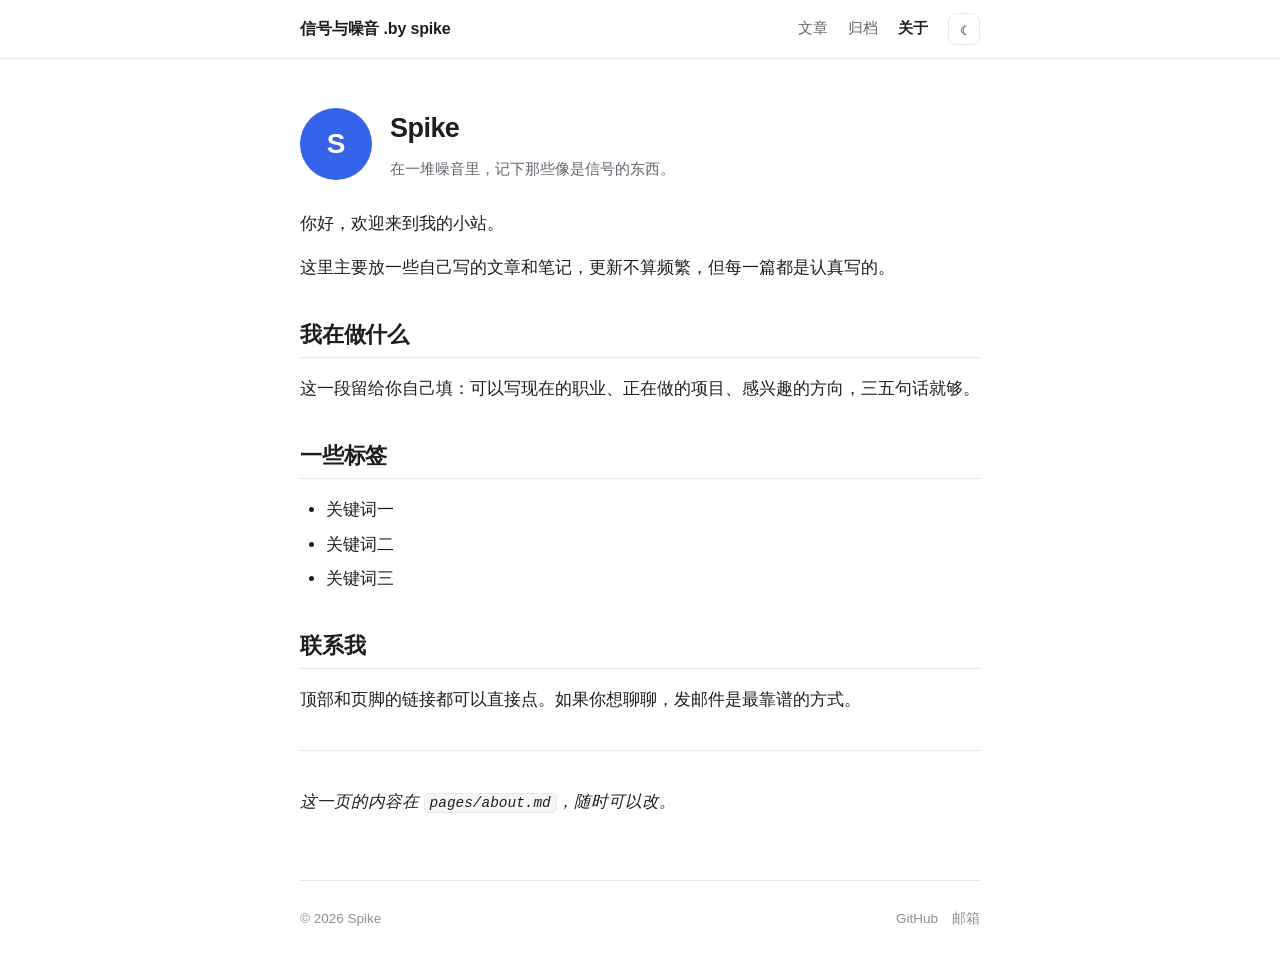
==== about.html @ 774fc6cc "初始化个人博客站点 零依赖静态博客：纯 HTML/CSS/JS + Markdown 文章 - 首页：文章列表 / 搜索 / 标签筛选 / 分页 - 文章页：目录 / 阅读时长 / 上下篇导航 - 归" ====
<!DOCTYPE html>
<html lang="zh-CN">
<head>
<meta charset="utf-8">
<meta name="viewport" content="width=device-width, initial-scale=1">
<title>关于</title>
<meta name="description" content="关于我">
<link rel="stylesheet" href="assets/style.css">
<script src="config.js"></script>
<script>document.title = "关于 · " + ((window.SITE && SITE.title) || "");</script>
</head>
<body data-page="about">

<header class="nav" id="nav"></header>

<main class="wrap">
  <section class="about-head" id="aboutHead"></section>
  <div class="prose" id="aboutBody" style="margin-top:18px"></div>
  <footer class="foot" id="foot"></footer>
</main>

<script src="assets/markdown.js"></script>
<script src="assets/app.js"></script>
</body>
</html>
---- assets/style.css ----
/* ============================================================
   style.css —— 全站样式
   想换主题色不用改这里，改 config.js 里的 accent 就行。
   ============================================================ */

:root {
  --accent: #3563e9;
  --bg: #ffffff;
  --bg-soft: #f6f7f9;
  --bg-code: #f5f6f8;
  --text: #1c1e21;
  --text-soft: #61656c;
  --text-faint: #8b9098;
  --border: #e6e8eb;
  --radius: 10px;
  --maxw: 720px;
  --font: -apple-system, BlinkMacSystemFont, "Segoe UI", "PingFang SC",
          "Hiragino Sans GB", "Microsoft YaHei", "Helvetica Neue", Arial, sans-serif;
  --mono: "SFMono-Regular", Consolas, "Liberation Mono", Menlo, monospace;
}

html[data-theme="dark"] {
  --bg: #14161a;
  --bg-soft: #1b1e24;
  --bg-code: #1b1e24;
  --text: #e6e8ea;
  --text-soft: #a7adb6;
  --text-faint: #767d87;
  --border: #2a2e35;
}

* { box-sizing: border-box; }

html { -webkit-text-size-adjust: 100%; }

body {
  margin: 0;
  font-family: var(--font);
  font-size: 16px;
  line-height: 1.75;
  color: var(--text);
  background: var(--bg);
  transition: background .2s ease, color .2s ease;
}

.wrap { max-width: var(--maxw); margin: 0 auto; padding: 0 20px; }

a { color: var(--accent); text-decoration: none; }
a:hover { text-decoration: underline; text-underline-offset: 3px; }

/* ---------- 顶栏 ---------- */
.nav {
  position: sticky; top: 0; z-index: 50;
  background: color-mix(in srgb, var(--bg) 88%, transparent);
  backdrop-filter: saturate(180%) blur(12px);
  border-bottom: 1px solid var(--border);
}
.nav-inner {
  max-width: var(--maxw); margin: 0 auto; padding: 0 20px;
  height: 58px; display: flex; align-items: center; gap: 22px;
}
.nav-brand { font-weight: 650; color: var(--text); letter-spacing: -.01em; }
.nav-brand:hover { text-decoration: none; color: var(--accent); }
.nav-links { margin-left: auto; display: flex; align-items: center; gap: 20px; }
.nav-links a { color: var(--text-soft); font-size: 14.5px; }
.nav-links a:hover, .nav-links a.on { color: var(--text); text-decoration: none; }
.nav-links a.on { font-weight: 600; }

.theme-btn {
  border: 1px solid var(--border); background: transparent; color: var(--text-soft);
  width: 32px; height: 32px; border-radius: 8px; cursor: pointer;
  display: grid; place-items: center; padding: 0; font-size: 15px; line-height: 1;
}
.theme-btn:hover { color: var(--text); border-color: var(--text-faint); }

/* ---------- 首页头部 ---------- */
.hero { padding: 56px 0 34px; }
.hero h1 { margin: 0 0 10px; font-size: 34px; letter-spacing: -.02em; }
.hero p { margin: 0; color: var(--text-soft); font-size: 17px; }
.hero-links { margin-top: 18px; display: flex; flex-wrap: wrap; gap: 8px; }
.hero-links a {
  font-size: 13.5px; color: var(--text-soft);
  border: 1px solid var(--border); border-radius: 999px; padding: 3px 12px;
}
.hero-links a:hover { color: var(--accent); border-color: var(--accent); text-decoration: none; }

/* ---------- 搜索与标签 ---------- */
.toolbar { display: flex; flex-wrap: wrap; gap: 10px; align-items: center; margin: 6px 0 26px; }
.search {
  flex: 1 1 200px; min-width: 160px;
  border: 1px solid var(--border); background: var(--bg-soft); color: var(--text);
  border-radius: var(--radius); padding: 9px 13px; font-size: 14.5px; font-family: inherit;
}
.search:focus { outline: none; border-color: var(--accent); background: var(--bg); }
.tagbar { display: flex; flex-wrap: wrap; gap: 7px; }
.tag {
  font-size: 12.5px; color: var(--text-soft); cursor: pointer;
  border: 1px solid var(--border); border-radius: 999px; padding: 3px 11px; background: transparent;
  font-family: inherit; transition: .15s;
}
.tag:hover { color: var(--text); }
.tag.on { background: var(--accent); border-color: var(--accent); color: #fff; }

/* ---------- 文章列表 ---------- */
.post-list { list-style: none; margin: 0; padding: 0; }
.post-item { padding: 22px 0; border-bottom: 1px solid var(--border); }
.post-item:first-child { padding-top: 4px; }
.post-item h2 { margin: 0 0 6px; font-size: 19.5px; letter-spacing: -.01em; line-height: 1.45; }
.post-item h2 a { color: var(--text); }
.post-item h2 a:hover { color: var(--accent); text-decoration: none; }
.post-meta { font-size: 13px; color: var(--text-faint); display: flex; flex-wrap: wrap; gap: 10px; align-items: center; }
.post-meta .dot { opacity: .5; }
.post-sum { margin: 8px 0 0; color: var(--text-soft); font-size: 15px; }
.post-tags { margin-top: 9px; display: flex; flex-wrap: wrap; gap: 6px; }
.post-tags span {
  font-size: 12px; color: var(--text-faint);
  border: 1px solid var(--border); border-radius: 5px; padding: 1px 8px;
}
.empty { color: var(--text-faint); padding: 40px 0; text-align: center; }

.pager { display: flex; gap: 10px; justify-content: center; margin: 32px 0; }
.pager button {
  font-family: inherit; font-size: 14px; padding: 7px 16px; cursor: pointer;
  border: 1px solid var(--border); background: transparent; color: var(--text-soft); border-radius: 8px;
}
.pager button:disabled { opacity: .4; cursor: default; }
.pager button:not(:disabled):hover { color: var(--text); border-color: var(--text-faint); }

/* ---------- 文章正文 ---------- */
.article { padding: 44px 0 20px; }
.article-title { margin: 0 0 12px; font-size: 31px; line-height: 1.35; letter-spacing: -.02em; }
.article-meta { font-size: 13.5px; color: var(--text-faint); margin-bottom: 30px; display: flex; flex-wrap: wrap; gap: 10px; }

.toc {
  background: var(--bg-soft); border: 1px solid var(--border); border-radius: var(--radius);
  padding: 14px 18px; margin: 0 0 32px; font-size: 14.5px;
}
.toc-title { font-size: 12.5px; color: var(--text-faint); letter-spacing: .06em; text-transform: uppercase; margin-bottom: 6px; }
.toc ul { list-style: none; margin: 0; padding: 0; }
.toc li { margin: 3px 0; }
.toc li.lv3 { padding-left: 16px; font-size: 14px; }
.toc a { color: var(--text-soft); }
.toc a:hover { color: var(--accent); }

.prose { font-size: 16.5px; }
.prose h1, .prose h2, .prose h3, .prose h4 { line-height: 1.4; letter-spacing: -.01em; scroll-margin-top: 72px; }
.prose h1 { font-size: 26px; margin: 40px 0 14px; }
.prose h2 { font-size: 22px; margin: 38px 0 12px; padding-bottom: 6px; border-bottom: 1px solid var(--border); }
.prose h3 { font-size: 18.5px; margin: 30px 0 10px; }
.prose h4 { font-size: 16.5px; margin: 24px 0 8px; color: var(--text-soft); }
.prose p { margin: 16px 0; }
.prose ul, .prose ol { margin: 16px 0; padding-left: 26px; }
.prose li { margin: 6px 0; }
.prose li.task { list-style: none; margin-left: -22px; }
.prose img { max-width: 100%; height: auto; border-radius: var(--radius); display: block; margin: 22px auto; }
.prose hr { border: none; border-top: 1px solid var(--border); margin: 36px 0; }
.prose blockquote {
  margin: 20px 0; padding: 2px 18px; border-left: 3px solid var(--accent);
  color: var(--text-soft); background: var(--bg-soft); border-radius: 0 var(--radius) var(--radius) 0;
}
.prose blockquote p { margin: 12px 0; }
.prose code {
  font-family: var(--mono); font-size: .875em; background: var(--bg-code);
  border: 1px solid var(--border); border-radius: 5px; padding: 1px 5px;
}
.prose pre.code {
  background: var(--bg-code); border: 1px solid var(--border); border-radius: var(--radius);
  padding: 16px 18px; overflow-x: auto; margin: 22px 0; position: relative; line-height: 1.6;
}
.prose pre.code code { background: none; border: none; padding: 0; font-size: 13.5px; }
.prose pre.code[data-lang]::before {
  content: attr(data-lang); position: absolute; top: 8px; right: 12px;
  font-size: 11px; color: var(--text-faint); letter-spacing: .05em; text-transform: uppercase;
}
.tok-c { color: var(--text-faint); font-style: italic; }
.tok-s { color: #b1471c; }
.tok-k { color: var(--accent); font-weight: 600; }
.tok-n { color: #9a5bb8; }
html[data-theme="dark"] .tok-s { color: #e8a06a; }
html[data-theme="dark"] .tok-k { color: #7fa6ff; }
html[data-theme="dark"] .tok-n { color: #c99ae0; }

.table-wrap { overflow-x: auto; margin: 22px 0; }
.prose table { border-collapse: collapse; width: 100%; font-size: 15px; }
.prose th, .prose td { border: 1px solid var(--border); padding: 8px 12px; }
.prose th { background: var(--bg-soft); font-weight: 600; }

/* ---------- 上一篇 / 下一篇 ---------- */
.neighbors { display: grid; gap: 12px; grid-template-columns: 1fr 1fr; margin: 46px 0 10px; }
.neighbors a {
  border: 1px solid var(--border); border-radius: var(--radius); padding: 14px 16px; color: var(--text);
}
.neighbors a:hover { border-color: var(--accent); text-decoration: none; }
.neighbors .lbl { display: block; font-size: 12px; color: var(--text-faint); margin-bottom: 4px; }
.neighbors .r { text-align: right; }

/* ---------- 归档 ---------- */
.year { margin: 34px 0 10px; font-size: 20px; color: var(--text-soft); }
.arch-list { list-style: none; margin: 0; padding: 0; }
.arch-list li { display: flex; gap: 14px; padding: 7px 0; border-bottom: 1px dashed var(--border); }
.arch-list time { color: var(--text-faint); font-size: 14px; font-variant-numeric: tabular-nums; flex: none; width: 54px; }

/* ---------- 关于 ---------- */
.about-head { display: flex; align-items: center; gap: 18px; padding: 46px 0 8px; }
.avatar {
  width: 72px; height: 72px; border-radius: 50%; flex: none; object-fit: cover;
  background: var(--accent); color: #fff; display: grid; place-items: center;
  font-size: 28px; font-weight: 600;
}
.about-head h1 { margin: 0 0 4px; font-size: 27px; letter-spacing: -.02em; }
.about-head p { margin: 0; color: var(--text-soft); font-size: 15px; }

/* ---------- 页脚 ---------- */
.foot {
  margin-top: 64px; border-top: 1px solid var(--border); padding: 26px 0 40px;
  color: var(--text-faint); font-size: 13.5px;
  display: flex; flex-wrap: wrap; gap: 12px; align-items: center;
}
.foot .sp { margin-left: auto; display: flex; gap: 14px; }
.foot a { color: var(--text-faint); }
.foot a:hover { color: var(--accent); }

/* ---------- 阅读进度条 ---------- */
.progress {
  position: fixed; top: 0; left: 0; height: 2px; width: 0;
  background: var(--accent); z-index: 100; transition: width .08s linear;
}

/* ---------- 回到顶部 ---------- */
.totop {
  position: fixed; right: 22px; bottom: 26px; z-index: 60;
  width: 40px; height: 40px; border-radius: 50%; cursor: pointer;
  border: 1px solid var(--border); background: var(--bg); color: var(--text-soft);
  font-size: 17px; line-height: 1; display: grid; place-items: center;
  opacity: 0; pointer-events: none; transform: translateY(8px);
  transition: opacity .2s, transform .2s, color .15s, border-color .15s;
  box-shadow: 0 2px 12px rgba(0,0,0,.08);
}
.totop.show { opacity: 1; pointer-events: auto; transform: none; }
.totop:hover { color: var(--accent); border-color: var(--accent); }

/* ---------- 代码块复制按钮 ---------- */
.copy-btn {
  position: absolute; top: 6px; right: 8px; z-index: 2;
  font-family: inherit; font-size: 11.5px; padding: 3px 9px; cursor: pointer;
  border: 1px solid var(--border); border-radius: 6px;
  background: var(--bg); color: var(--text-faint);
  opacity: 0; transition: opacity .15s, color .15s, border-color .15s;
}
pre.code:hover .copy-btn { opacity: 1; }
.copy-btn:hover { color: var(--accent); border-color: var(--accent); }
.copy-btn.ok { color: #2a9d8f; border-color: #2a9d8f; opacity: 1; }
pre.code[data-lang]:hover::before { opacity: 0; }
@media (hover: none) { .copy-btn { opacity: 1; } }

/* ---------- 图片点击放大 ---------- */
.prose img.zoomable { cursor: zoom-in; }
.lightbox {
  position: fixed; inset: 0; z-index: 200; cursor: zoom-out;
  background: rgba(0,0,0,.86); display: flex; flex-direction: column;
  align-items: center; justify-content: center; gap: 14px; padding: 30px;
  animation: fade .18s ease;
}
.lightbox img { max-width: 100%; max-height: 86vh; border-radius: 8px; }
.lb-cap { color: #ddd; font-size: 13.5px; text-align: center; }
@keyframes fade { from { opacity: 0 } to { opacity: 1 } }

/* ---------- 小屏 ---------- */
@media (max-width: 620px) {
  .hero { padding: 38px 0 26px; }
  .hero h1 { font-size: 28px; }
  .article-title { font-size: 25px; }
  .neighbors { grid-template-columns: 1fr; }
  .neighbors .r { text-align: left; }
  .nav-links { gap: 14px; }
}

@media print {
  .nav, .toc, .neighbors, .foot { display: none; }
}
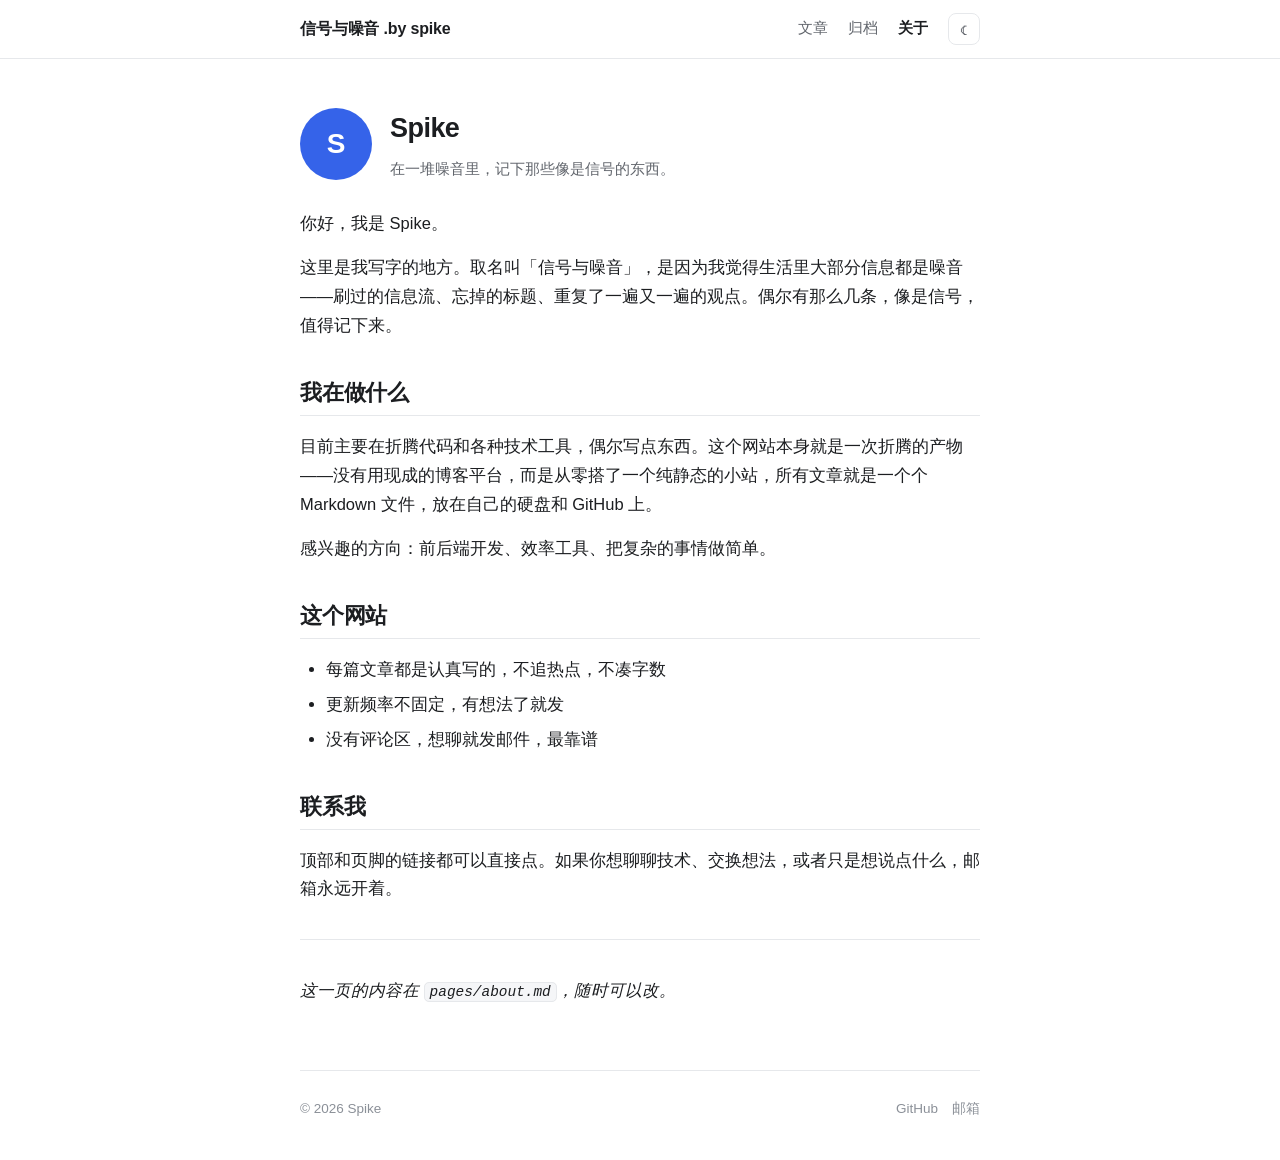
==== commit 1d7ff90f: "补全上线要素：关于页 / favicon / Open Graph - pages/about.md 替换占位文字为真实内容 - assets/favicon.svg：S 字标的圆形 favicon " ====
--- a/about.html
+++ b/about.html
@@ -4,7 +4,19 @@
 <meta charset="utf-8">
 <meta name="viewport" content="width=device-width, initial-scale=1">
 <title>关于</title>
-<meta name="description" content="关于我">
+<meta name="description" content="关于 Spike，以及这个网站是怎么搭起来的。">
+<link rel="icon" type="image/svg+xml" href="assets/favicon.svg">
+<meta name="theme-color" content="#3563e9">
+<meta property="og:site_name" content="信号与噪音 .by spike">
+<meta property="og:type" content="profile">
+<meta property="og:url" content="https://spike5321.github.io/about.html">
+<meta property="og:title" content="关于 · 信号与噪音">
+<meta property="og:description" content="关于 Spike，以及这个网站是怎么搭起来的。">
+<meta property="og:image" content="https://spike5321.github.io/images/og-image.png">
+<meta name="twitter:card" content="summary_large_image">
+<meta name="twitter:title" content="关于 · 信号与噪音">
+<meta name="twitter:description" content="关于 Spike，以及这个网站是怎么搭起来的。">
+<meta name="twitter:image" content="https://spike5321.github.io/images/og-image.png">
 <link rel="stylesheet" href="assets/style.css">
 <script src="config.js"></script>
 <script>document.title = "关于 · " + ((window.SITE && SITE.title) || "");</script>
